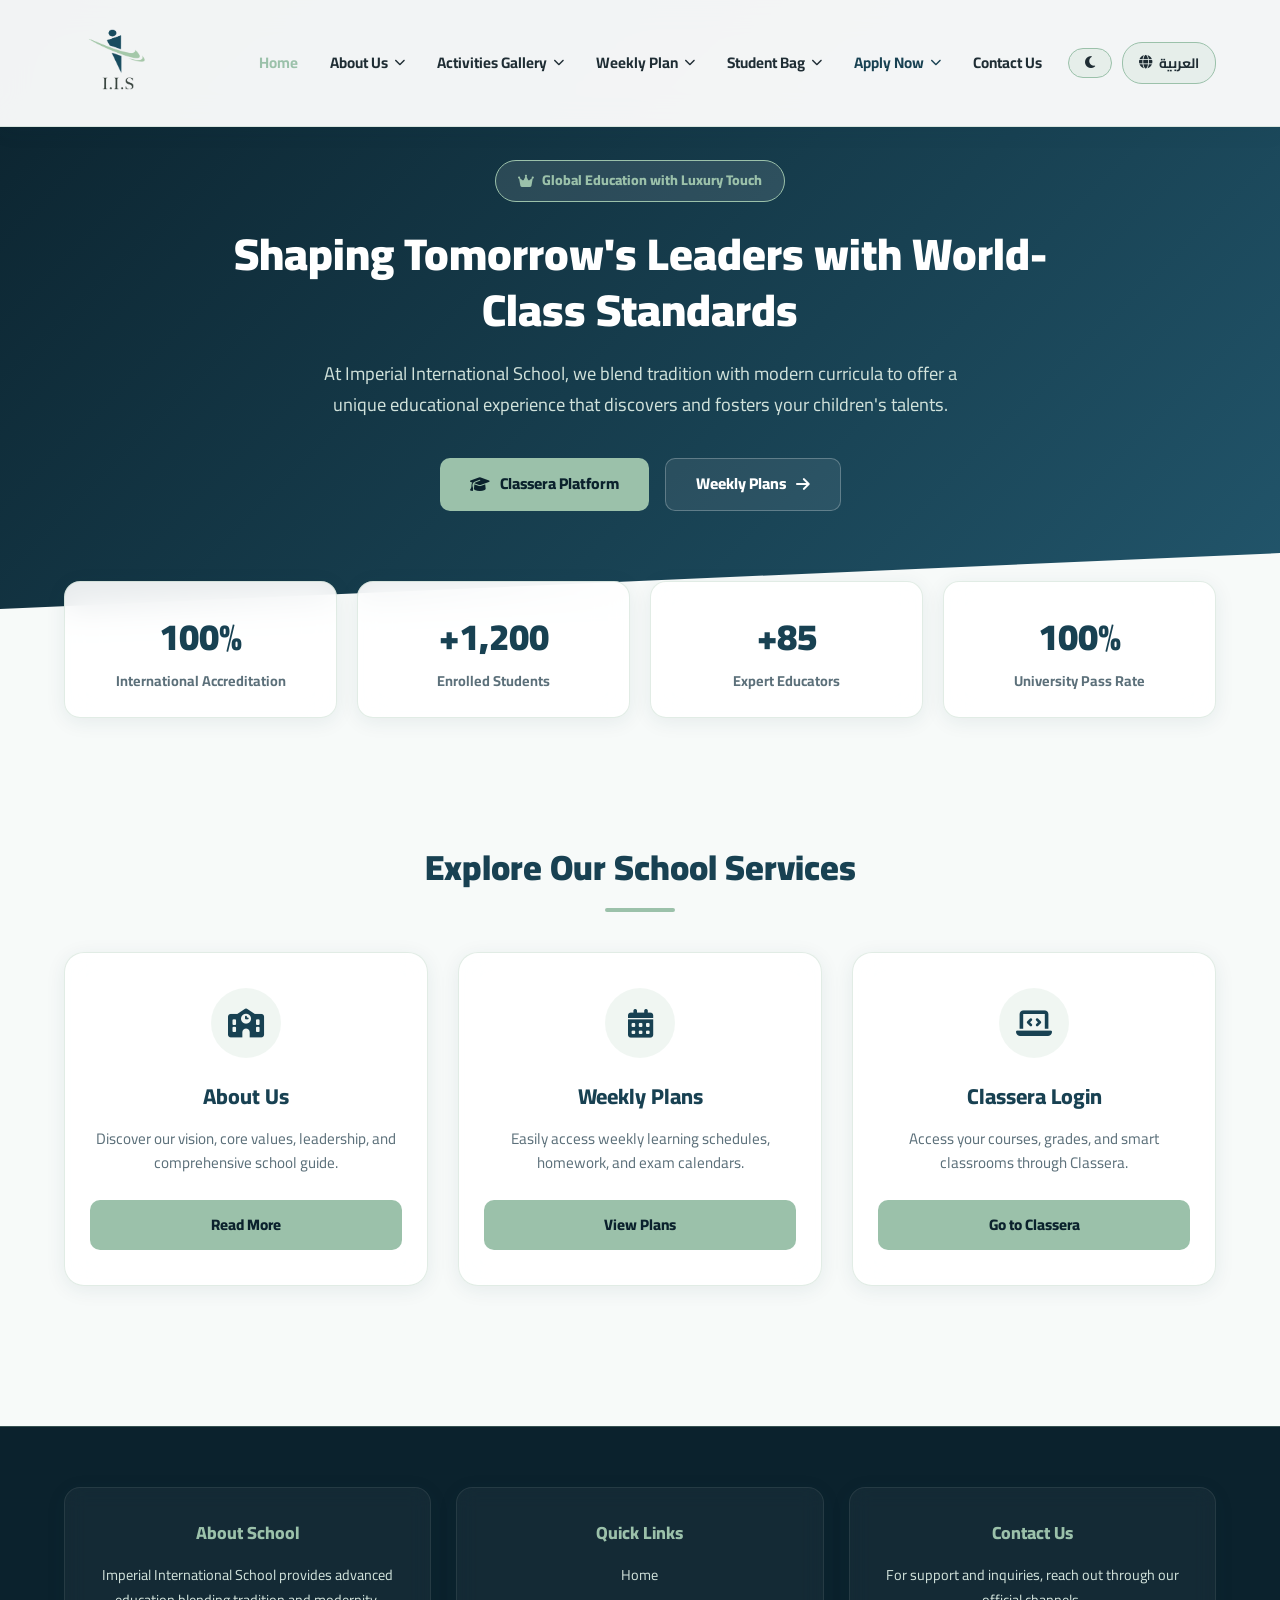
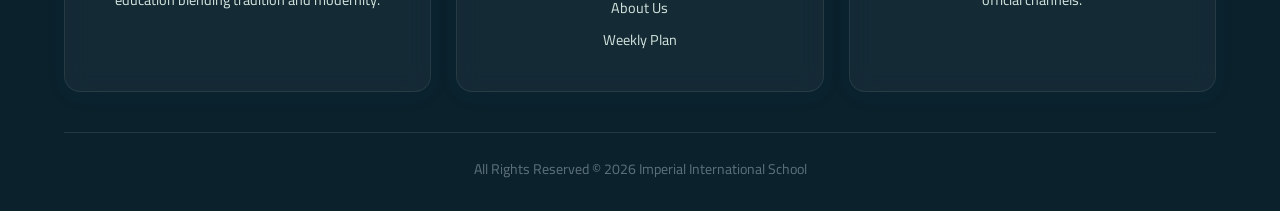
==== index.html @ 319cebf8 "Initial commit" ====
<!DOCTYPE html>
<html lang="en" dir="ltr" id="htmlRoot" data-theme="light">
<head>
    <meta charset="UTF-8">
    <meta name="viewport" content="width=device-width, initial-scale=1.0">
    <title data-ar="مدرسة الفخامة العالمية | الرئيسية">Imperial Int. School | Home</title>
    
    <!-- الخطوط والأيقونات -->
    <link href="https://fonts.googleapis.com/css2?family=Cairo:wght@300;400;600;700;800;900&display=swap" rel="stylesheet">
    <link rel="stylesheet" href="https://cdnjs.cloudflare.com/ajax/libs/font-awesome/6.4.0/css/all.min.css">
    
    <!-- ربط ملف الـ CSS المنفصل -->
    <link rel="stylesheet" href="style.css">
</head>
<body>

    <!-- الهيدر العصري المحدث بالكامل -->
    <header id="header">
        <div class="container nav-container">
            <!-- الشعار مع المسار الصحيح المحدث وحجم أكبر -->
            <a href="index.html" class="logo-container">
                <img src="images/imperial-logo.png" alt="Imperial International School Logo" class="school-logo">
            </a>
            
            <!-- قائمة التنقل المنسدلة -->
            <nav>
                <ul class="nav-links">
                    <li><a href="index.html" class="active" data-ar="الرئيسية">Home</a></li>
                    
                    <!-- About Us (Dropdown) -->
                    <li class="dropdown">
                        <a href="about.html" class="dropdown-btn" data-ar="عنّا">
                            About Us <i class="fas fa-chevron-down nav-arrow"></i>
                        </a>
                        <ul class="dropdown-menu">
                            <li><a href="about.html#calendar" data-ar="التقويم الدراسي">Academic Calendar</a></li>
                            <li><a href="about.html#profile" data-ar="الملف التعريفي">School Profile</a></li>
                            <li><a href="about.html#guide" data-ar="دليل المدرسة">School Guide</a></li>
                        </ul>
                    </li>

                    <!-- Gallery (Dropdown) -->
                    <li class="dropdown">
                        <a href="#gallery" class="dropdown-btn" data-ar="معرض الأنشطة">
                            Activities Gallery <i class="fas fa-chevron-down nav-arrow"></i>
                        </a>
                        <ul class="dropdown-menu">
                            <li><a href="#campus-landmarks" data-ar="أبرز معالم الحرم المدرسي">Campus Landmarks</a></li>
                            <li><a href="#events" data-ar="أحداث وفعاليات">Events & Activities</a></li>
                            <li><a href="#ceremonies" data-ar="الاحتفالات والمراسم">Celebrations & Ceremonies</a></li>
                        </ul>
                    </li>

                    <!-- Weekly Plan (Dropdown) -->
                    <li class="dropdown">
                        <a href="weekly-plan.html" class="dropdown-btn" data-ar="الخطة الأسبوعية">
                            Weekly Plan <i class="fas fa-chevron-down nav-arrow"></i>
                        </a>
                        <ul class="dropdown-menu">
                            <li><a href="weekly-plan.html#schedules" data-ar="جداول الفصول">Class Schedules</a></li>
                            <li><a href="weekly-plan.html#weekly-plans" data-ar="الخطة الأسبوعية">Weekly Plans</a></li>
                            <li><a href="weekly-plan.html#exams" data-ar="جداول الاختبارات والمهارات">Exam Schedules</a></li>
                        </ul>
                    </li>

                    <!-- Student Bag (Dropdown) -->
                    <li class="dropdown">
                        <a href="#student-bag" class="dropdown-btn" data-ar="حقيبة الطالب">
                            Student Bag <i class="fas fa-chevron-down nav-arrow"></i>
                        </a>
                        <ul class="dropdown-menu">
                            <li><a href="#book-list" data-ar="قائمة الكتب">Book List</a></li>
                            <li><a href="#dress-code" data-ar="دليل الزي المدرسي">Uniform Guide</a></li>
                        </ul>
                    </li>

                    <!-- Apply Now (Dropdown) -->
                    <li class="dropdown">
                        <a href="admission.html" class="dropdown-btn highlight-link" data-ar="تَقدَّم الآن">
                            Apply Now <i class="fas fa-chevron-down nav-arrow"></i>
                        </a>
                        <ul class="dropdown-menu">
                            <li><a href="admission.html#conditions" data-ar="شروط القبول">Admission Terms</a></li>
                            <li><a href="admission.html#requirements" data-ar="ملف متطلبات التطبيق">Application Requirements</a></li>
                        </ul>
                    </li>

                    <!-- Contact Us -->
                    <li><a href="contact.html" data-ar="تواصل معنا">Contact Us</a></li>
                    
                    <!-- أزرار اللغة والوضع الليلي -->
                    <li>
                        <div class="controls-group">
                            <button type="button" onclick="toggleTheme()" class="theme-btn" id="themeBtn" title="Change Theme">
                                <i class="fas fa-moon" id="themeIcon"></i>
                            </button>
                            <button type="button" onclick="switchLanguage()" class="lang-btn" title="Switch Language">
                                <i class="fas fa-globe"></i> <span id="langText">العربية</span>
                            </button>
                        </div>
                    </li>
                </ul>
            </nav>
        </div>
    </header>

    <!-- واجهة البانر الرئيسية Hero Section -->
    <section id="hero" class="hero">
        <div class="container hero-content">
            <span class="badge" data-ar="تعليم عالمي بلمسة فخمة">
                <i class="fas fa-crown"></i> Global Education with Luxury Touch
            </span>
            <h2 data-ar="نصنع قادة الغد بمعايير عالمية وبيئة تعليمية متطورة">
                Shaping Tomorrow's Leaders with World-Class Standards
            </h2>
            <p data-ar="في مدرسة الفخامة العالمية، ندمج الأصالة مع المناهج الحديثة لتقديم تجربة تعليمية فريدة تكتشف مواهب أطفالك وتنميها.">
                At Imperial International School, we blend tradition with modern curricula to offer a unique educational experience that discovers and fosters your children's talents.
            </p>
            <div class="hero-btns">
                <a href="https://me.classera.com/teacher/users/login#networkfirst" target="_blank" class="btn btn-primary" data-ar="منصة كلاسيرا">
                    <i class="fas fa-graduation-cap"></i> Classera Platform
                </a>
                <a href="weekly-plan.html" class="btn btn-secondary" data-ar="الخطط الأسبوعية">
                    Weekly Plans <i class="fas fa-arrow-right icon-dir"></i>
                </a>
            </div>
        </div>
    </section>

    <!-- شريط الإحصائيات -->
    <section class="container stats-container">
        <div class="stats-grid">
            <div class="stat-card">
                <h3>100%</h3>
                <p data-ar="الاعتماد الأكاديمي الدولي">International Accreditation</p>
            </div>
            <div class="stat-card">
                <h3>+1,200</h3>
                <p data-ar="طالب وطالبة">Enrolled Students</p>
            </div>
            <div class="stat-card">
                <h3>+85</h3>
                <p data-ar="معلم وخبير أكاديمي">Expert Educators</p>
            </div>
            <div class="stat-card">
                <h3>100%</h3>
                <p data-ar="معدل قبول الجامعات">University Pass Rate</p>
            </div>
        </div>
    </section>

    <!-- بطاقات الخدمات -->
    <section class="features-section container">
        <div class="section-title">
            <h2 data-ar="استكشف خدمات المدرسة">Explore Our School Services</h2>
            <div class="title-line"></div>
        </div>
        <div class="features-grid">
            <div class="feature-card">
                <div>
                    <div class="icon-wrapper"><i class="fas fa-school"></i></div>
                    <h3 data-ar="عن المدرسة">About Us</h3>
                    <p data-ar="تعرف على رؤيتنا ورسالتنا والتقويم الدراسي بدليل المدرسة.">Discover our vision, core values, leadership, and comprehensive school guide.</p>
                </div>
                <a href="about.html" class="btn btn-primary" data-ar="اقرأ المزيد">Read More</a>
            </div>

            <div class="feature-card">
                <div>
                    <div class="icon-wrapper"><i class="fas fa-calendar-alt"></i></div>
                    <h3 data-ar="الخطط الأسبوعية">Weekly Plans</h3>
                    <p data-ar="متابعة الجداول والواجبات والاختبارات أسبوعياً لكافة المراحل.">Easily access weekly learning schedules, homework, and exam calendars.</p>
                </div>
                <a href="weekly-plan.html" class="btn btn-primary" data-ar="عرض الخطط">View Plans</a>
            </div>

            <div class="feature-card">
                <div>
                    <div class="icon-wrapper"><i class="fas fa-laptop-code"></i></div>
                    <h3 data-ar="دخول كلاسيرا">Classera Login</h3>
                    <p data-ar="متابعة المواد الدراسية والدرجات والفصول الذكية عبر كلاسيرا.">Access your courses, grades, and smart classrooms through Classera.</p>
                </div>
                <a href="https://me.classera.com/teacher/users/login#networkfirst" target="_blank" class="btn btn-primary" data-ar="الدخول للمنصة">Go to Classera</a>
            </div>
        </div>
    </section>

    <!-- الفوتر بتصميم البطاقات الفاخرة -->
    <footer>
        <div class="container">
            <div class="footer-grid">
                <div class="footer-card">
                    <h4 data-ar="عن المدرسة">About School</h4>
                    <p data-ar="مدرسة الفخامة العالمية تقدم تعليماً متطوراً يجمع بين الأصالة والمعاصرة.">Imperial International School provides advanced education blending tradition and modernity.</p>
                </div>
                <div class="footer-card">
                    <h4 data-ar="روابط سريعة">Quick Links</h4>
                    <ul>
                        <li><a href="index.html" data-ar="الرئيسية">Home</a></li>
                        <li><a href="about.html" data-ar="عنّا">About Us</a></li>
                        <li><a href="weekly-plan.html" data-ar="الخطط الأسبوعية">Weekly Plan</a></li>
                    </ul>
                </div>
                <div class="footer-card">
                    <h4 data-ar="تواصل معنا">Contact Us</h4>
                    <p data-ar="للاتصال والاستفسار يجود الدعم المستمر عبر قنواتنا الرسمية.">For support and inquiries, reach out through our official channels.</p>
                </div>
            </div>
            <div class="footer-bottom">
                <p data-key="footer-text" data-ar="جميع الحقوق محفوظة © 2026 مدرسة الفخامة العالمية">All Rights Reserved © 2026 Imperial International School</p>
            </div>
        </div>
    </footer>

    <!-- سكريبت التفاعل اللغوي والثيم -->
    <script>
        function toggleTheme() {
            const htmlRoot = document.getElementById('htmlRoot');
            const themeIcon = document.getElementById('themeIcon');
            const currentTheme = htmlRoot.getAttribute('data-theme');

            if (currentTheme === 'light') {
                htmlRoot.setAttribute('data-theme', 'dark');
                themeIcon.className = 'fas fa-sun';
            } else {
                htmlRoot.setAttribute('data-theme', 'light');
                themeIcon.className = 'fas fa-moon';
            }
        }

        let currentLang = 'en';

        function switchLanguage() {
            const htmlRoot = document.getElementById('htmlRoot');
            const langText = document.getElementById('langText');
            const elementsToTranslate = document.querySelectorAll('[data-ar]');

            if (currentLang === 'en') {
                currentLang = 'ar';
                htmlRoot.setAttribute('dir', 'rtl');
                htmlRoot.setAttribute('lang', 'ar');
                if (langText) langText.innerText = 'English';

                elementsToTranslate.forEach(el => {
                    if (!el.hasAttribute('data-en')) {
                        el.setAttribute('data-en', el.innerText);
                    }
                    
                    const arText = el.getAttribute('data-ar');
                    if (arText) {
                        const arrow = el.querySelector('.nav-arrow');
                        const icon = el.querySelector('i');
                        
                        if (arrow) {
                            el.childNodes[0].textContent = arText + ' ';
                        } else if (icon) {
                            el.innerHTML = icon.outerHTML + ' ' + arText;
                        } else {
                            el.innerText = arText;
                        }
                    }
                });
            } else {
                currentLang = 'en';
                htmlRoot.setAttribute('dir', 'ltr');
                htmlRoot.setAttribute('lang', 'en');
                if (langText) langText.innerText = 'العربية';

                elementsToTranslate.forEach(el => {
                    if (el.hasAttribute('data-en')) {
                        const enText = el.getAttribute('data-en');
                        const arrow = el.querySelector('.nav-arrow');
                        const icon = el.querySelector('i');
                        
                        if (arrow) {
                            el.childNodes[0].textContent = enText + ' ';
                        } else if (icon) {
                            el.innerHTML = icon.outerHTML + ' ' + enText;
                        } else {
                            el.innerText = enText;
                        }
                    }
                });
            }
        }
    </script>
</body>
</html>
---- style.css ----
/* ==================== لوحة ألوان الشعار الرسمية الفاخرة ==================== */
:root {
    --primary: #184152;          /* الكحلي البترولي الداكن */
    --primary-dark: #0b222d;     /* درجة أعمق للـ Header والـ Hero */
    --accent: #9bc1aa;           /* الأخضر النعناعي */
    --accent-hover: #7fae91;     /* درجة تفاعلية أغمق */
    --accent-light: rgba(155, 193, 170, 0.15);
    
    --bg-light: #f7faf9;
    --white: #ffffff;
    --text-dark: #1f2d34;
    --text-muted: #5c707a;
    --header-bg: rgba(255, 255, 255, 0.95);
    
    --shadow-sm: 0 4px 20px rgba(24, 65, 82, 0.08);
    --shadow-lg: 0 20px 45px rgba(24, 65, 82, 0.12);
    --card-bg: rgba(255, 255, 255, 0.9);
    --glass-border: rgba(155, 193, 170, 0.3);
    --hero-gradient: linear-gradient(135deg, #0b222d 0%, #184152 60%, #22566c 100%);
}

[data-theme="dark"] {
    --primary: #24586e;
    --primary-dark: #061218;
    --accent: #aed3bc;
    --accent-hover: #91bda1;
    --accent-light: rgba(174, 211, 188, 0.15);
    
    --bg-light: #081116;
    --white: #122129;
    --text-dark: #f0f5f8;
    --text-muted: #8ca2ad;
    --header-bg: rgba(18, 33, 41, 0.95);
    
    --shadow-sm: 0 4px 20px rgba(0, 0, 0, 0.4);
    --shadow-lg: 0 20px 45px rgba(0, 0, 0, 0.6);
    --card-bg: rgba(18, 33, 41, 0.85);
    --glass-border: rgba(255, 255, 255, 0.08);
    --hero-gradient: linear-gradient(135deg, #030a0d 0%, #08161e 60%, #102732 100%);
}

/* ==================== إعدادات عامة ==================== */
* {
    margin: 0;
    padding: 0;
    box-sizing: border-box;
    font-family: 'Cairo', sans-serif;
    scroll-behavior: smooth;
    transition: background-color 0.3s ease, color 0.3s ease, border-color 0.3s ease;
}

body {
    background-color: var(--bg-light);
    color: var(--text-dark);
    line-height: 1.7;
    overflow-x: hidden;
}

.container {
    width: 90%;
    max-width: 1240px;
    margin: 0 auto;
}

/* ==================== الهيدر الشفاف والمُثبّت ==================== */
header {
    background: var(--header-bg);
    backdrop-filter: blur(16px);
    -webkit-backdrop-filter: blur(16px);
    position: fixed;
    top: 0;
    left: 0;
    width: 100%;
    z-index: 1000;
    padding: 12px 0;
    border-bottom: 1px solid var(--glass-border);
    box-shadow: var(--shadow-sm);
}

.nav-container {
    display: flex;
    justify-content: space-between;
    align-items: center;
    gap: 20px;
}

/* ==================== الشعار (Logo) - تم تكبيره ==================== */
.logo-container {
    display: flex;
    align-items: center;
    gap: 12px;
    text-decoration: none;
    flex-shrink: 0;
}

.school-logo {
    height: 80px; /* تم زيادة الارتفاع من 55px إلى 80px ليصبح أكبر وأوضح */
    width: auto;
    max-height: 90px;
    object-fit: contain;
    transition: transform 0.3s ease;
}

/* في الوضع الداكن نقوم بإضافة سطوع خفيف للشعار ليظهر بدون خلفية بيضاء */
[data-theme="dark"] .school-logo {
    filter: brightness(1.2) drop-shadow(0 0 2px rgba(255, 255, 255, 0.2));
}

.logo-text h1 {
    font-size: 1.2rem;
    color: var(--primary);
    font-weight: 900;
    line-height: 1.1;
}

[data-theme="dark"] .logo-text h1 {
    color: var(--accent);
}

.logo-text span {
    font-size: 0.72rem;
    color: var(--text-muted);
    display: block;
    font-weight: 700;
}

/* ==================== القوائم والروابط ==================== */
.nav-links {
    display: flex;
    list-style: none;
    align-items: center;
    gap: 20px;
}

.nav-links li {
    position: relative;
}

.nav-links li a {
    text-decoration: none;
    color: var(--text-dark);
    font-weight: 700;
    font-size: 0.95rem;
    transition: color 0.3s ease;
    padding: 8px 6px;
    display: flex;
    align-items: center;
    gap: 6px;
}

.nav-arrow {
    font-size: 0.7rem;
    transition: transform 0.3s ease;
}

.dropdown:hover .nav-arrow {
    transform: rotate(180deg);
}

.nav-links li a:hover, 
.nav-links li a.active {
    color: var(--accent);
}

.highlight-link {
    color: var(--primary) !important;
}

[data-theme="dark"] .highlight-link {
    color: var(--accent) !important;
}

/* القائمة المنسدلة */
.dropdown-menu {
    position: absolute;
    top: 100%;
    right: 0;
    background: var(--card-bg);
    backdrop-filter: blur(20px);
    -webkit-backdrop-filter: blur(20px);
    min-width: 200px;
    border-radius: 12px;
    padding: 10px 0;
    box-shadow: var(--shadow-lg);
    border: 1px solid var(--glass-border);
    list-style: none;
    opacity: 0;
    visibility: hidden;
    transform: translateY(12px);
    transition: all 0.3s cubic-bezier(0.165, 0.84, 0.44, 1);
    z-index: 1100;
}

.dropdown:hover .dropdown-menu {
    opacity: 1;
    visibility: visible;
    transform: translateY(0);
}

.dropdown-menu li a {
    padding: 10px 20px;
    font-size: 0.88rem;
    font-weight: 600;
    color: var(--text-dark);
    display: block;
    width: 100%;
}

.dropdown-menu li a:hover {
    background: var(--accent-light);
    color: var(--primary);
}

[data-theme="dark"] .dropdown-menu li a:hover {
    color: var(--accent);
}

/* ==================== أزرار التحكم (الوضع واللغة) ==================== */
.controls-group {
    display: flex;
    gap: 10px;
    align-items: center;
}

.theme-btn, .lang-btn {
    background: var(--accent-light);
    border: 1px solid var(--accent);
    color: var(--text-dark);
    padding: 7px 16px;
    border-radius: 20px;
    cursor: pointer;
    font-weight: 700;
    font-size: 0.85rem;
    transition: all 0.3s ease;
    display: flex;
    align-items: center;
    gap: 6px;
}

.theme-btn:hover, .lang-btn:hover {
    background: var(--accent);
    color: #0b222d;
    box-shadow: 0 4px 15px rgba(155, 193, 170, 0.4);
}

/* ==================== Hero Section ==================== */
.hero {
    position: relative;
    background: var(--hero-gradient);
    color: #ffffff;
    padding: 160px 0 120px 0;
    text-align: center;
    overflow: hidden;
}

.hero::after {
    content: '';
    position: absolute;
    bottom: -50px;
    left: 0;
    width: 100%;
    height: 100px;
    background: var(--bg-light);
    transform: skewY(-2.5deg);
}

.badge {
    background: rgba(255, 255, 255, 0.1);
    color: var(--accent);
    padding: 8px 22px;
    border-radius: 30px;
    font-size: 0.88rem;
    font-weight: 800;
    border: 1px solid var(--accent);
    display: inline-flex;
    align-items: center;
    gap: 8px;
    margin-bottom: 24px;
}

.hero-content h2 {
    font-size: 2.8rem;
    font-weight: 900;
    max-width: 880px;
    margin: 0 auto 20px auto;
    line-height: 1.25;
}

.hero-content p {
    font-size: 1.15rem;
    max-width: 680px;
    margin: 0 auto 38px auto;
    color: #d1e2db;
}

.hero-btns {
    display: flex;
    justify-content: center;
    gap: 16px;
    flex-wrap: wrap;
}

.btn {
    padding: 12px 30px;
    border-radius: 10px;
    font-weight: 800;
    cursor: pointer;
    border: none;
    transition: all 0.3s ease;
    font-size: 0.98rem;
    text-decoration: none;
    display: inline-flex;
    align-items: center;
    gap: 10px;
}

.btn-primary {
    background: var(--accent);
    color: #0b222d;
}

.btn-primary:hover {
    background: var(--accent-hover);
    transform: translateY(-3px);
}

.btn-secondary {
    background: rgba(255, 255, 255, 0.08);
    color: #ffffff;
    border: 1px solid rgba(255, 255, 255, 0.25);
}

.btn-secondary:hover {
    background: rgba(255, 255, 255, 0.18);
    transform: translateY(-3px);
}

/* ==================== الإحصائيات ==================== */
.stats-container {
    margin-top: -50px;
    position: relative;
    z-index: 10;
    margin-bottom: 60px;
}

.stats-grid {
    display: grid;
    grid-template-columns: repeat(auto-fit, minmax(220px, 1fr));
    gap: 20px;
}

.stat-card {
    background: var(--card-bg);
    backdrop-filter: blur(16px);
    border: 1px solid var(--glass-border);
    padding: 24px;
    border-radius: 16px;
    text-align: center;
    box-shadow: var(--shadow-sm);
}

.stat-card h3 {
    font-size: 2.3rem;
    color: var(--primary);
    font-weight: 900;
}

[data-theme="dark"] .stat-card h3 {
    color: var(--accent);
}

.stat-card p {
    color: var(--text-muted);
    font-size: 0.9rem;
    font-weight: 700;
}

/* ==================== الفوتر ==================== */
footer {
    background: var(--primary-dark);
    color: #ffffff;
    padding: 40px 0 25px 0;
    text-align: center;
    font-size: 0.9rem;
    margin-top: 60px;
}
/* ==================== لوحة ألوان الشعار الرسمية الفاخرة ==================== */
:root {
    --primary: #184152;          /* الكحلي البترولي الداكن */
    --primary-dark: #0b222d;     /* درجة أعمق للـ Header والـ Hero */
    --accent: #9bc1aa;           /* الأخضر النعناعي */
    --accent-hover: #7fae91;     /* درجة تفاعلية أغمق */
    --accent-light: rgba(155, 193, 170, 0.15);
    
    --bg-light: #f7faf9;
    --white: #ffffff;
    --text-dark: #1f2d34;
    --text-muted: #5c707a;
    --header-bg: rgba(255, 255, 255, 0.95);
    
    --shadow-sm: 0 4px 20px rgba(24, 65, 82, 0.08);
    --shadow-lg: 0 20px 45px rgba(24, 65, 82, 0.12);
    --card-bg: rgba(255, 255, 255, 0.9);
    --glass-border: rgba(155, 193, 170, 0.3);
    --hero-gradient: linear-gradient(135deg, #0b222d 0%, #184152 60%, #22566c 100%);
}

[data-theme="dark"] {
    --primary: #24586e;
    --primary-dark: #061218;
    --accent: #aed3bc;
    --accent-hover: #91bda1;
    --accent-light: rgba(174, 211, 188, 0.15);
    
    --bg-light: #081116;
    --white: #122129;
    --text-dark: #f0f5f8;
    --text-muted: #8ca2ad;
    --header-bg: rgba(18, 33, 41, 0.95);
    
    --shadow-sm: 0 4px 20px rgba(0, 0, 0, 0.4);
    --shadow-lg: 0 20px 45px rgba(0, 0, 0, 0.6);
    --card-bg: rgba(18, 33, 41, 0.85);
    --glass-border: rgba(255, 255, 255, 0.08);
    --hero-gradient: linear-gradient(135deg, #030a0d 0%, #08161e 60%, #102732 100%);
}

/* ==================== إعدادات عامة ==================== */
* {
    margin: 0;
    padding: 0;
    box-sizing: border-box;
    font-family: 'Cairo', sans-serif;
    scroll-behavior: smooth;
    transition: background-color 0.3s ease, color 0.3s ease, border-color 0.3s ease;
}

body {
    background-color: var(--bg-light);
    color: var(--text-dark);
    line-height: 1.7;
    overflow-x: hidden;
}

.container {
    width: 90%;
    max-width: 1240px;
    margin: 0 auto;
}

/* ==================== الهيدر الشفاف والمُثبّت ==================== */
header {
    background: var(--header-bg);
    backdrop-filter: blur(16px);
    -webkit-backdrop-filter: blur(16px);
    position: fixed;
    top: 0;
    left: 0;
    width: 100%;
    z-index: 1000;
    padding: 12px 0;
    border-bottom: 1px solid var(--glass-border);
    box-shadow: var(--shadow-sm);
}

.nav-container {
    display: flex;
    justify-content: space-between;
    align-items: center;
    gap: 20px;
}

/* ==================== الشعار (Logo) - حجم كبير وواضح ==================== */
.logo-container {
    display: flex;
    align-items: center;
    gap: 12px;
    text-decoration: none;
    flex-shrink: 0;
}

.school-logo {
    height: 90px; /* تم تكبير الارتفاع ليظهر بحجم ممتاز وبارز */
    width: auto;
    max-height: 100px;
    object-fit: contain;
    transition: transform 0.3s ease;
}

[data-theme="dark"] .school-logo {
    filter: brightness(1.2) drop-shadow(0 0 2px rgba(255, 255, 255, 0.2));
}

.logo-text h1 {
    font-size: 1.3rem;
    color: var(--primary);
    font-weight: 900;
    line-height: 1.1;
}

[data-theme="dark"] .logo-text h1 {
    color: var(--accent);
}

.logo-text span {
    font-size: 0.75rem;
    color: var(--text-muted);
    display: block;
    font-weight: 700;
}

/* ==================== القوائم والروابط ==================== */
.nav-links {
    display: flex;
    list-style: none;
    align-items: center;
    gap: 20px;
}

.nav-links li {
    position: relative;
}

.nav-links li a {
    text-decoration: none;
    color: var(--text-dark);
    font-weight: 700;
    font-size: 0.95rem;
    transition: color 0.3s ease;
    padding: 8px 6px;
    display: flex;
    align-items: center;
    gap: 6px;
}

.nav-arrow {
    font-size: 0.7rem;
    transition: transform 0.3s ease;
}

.dropdown:hover .nav-arrow {
    transform: rotate(180deg);
}

.nav-links li a:hover, 
.nav-links li a.active {
    color: var(--accent);
}

.highlight-link {
    color: var(--primary) !important;
}

[data-theme="dark"] .highlight-link {
    color: var(--accent) !important;
}

/* القائمة المنسدلة */
.dropdown-menu {
    position: absolute;
    top: 100%;
    right: 0;
    background: var(--card-bg);
    backdrop-filter: blur(20px);
    -webkit-backdrop-filter: blur(20px);
    min-width: 200px;
    border-radius: 12px;
    padding: 10px 0;
    box-shadow: var(--shadow-lg);
    border: 1px solid var(--glass-border);
    list-style: none;
    opacity: 0;
    visibility: hidden;
    transform: translateY(12px);
    transition: all 0.3s cubic-bezier(0.165, 0.84, 0.44, 1);
    z-index: 1100;
}

.dropdown:hover .dropdown-menu {
    opacity: 1;
    visibility: visible;
    transform: translateY(0);
}

.dropdown-menu li a {
    padding: 10px 20px;
    font-size: 0.88rem;
    font-weight: 600;
    color: var(--text-dark);
    display: block;
    width: 100%;
}

.dropdown-menu li a:hover {
    background: var(--accent-light);
    color: var(--primary);
}

[data-theme="dark"] .dropdown-menu li a:hover {
    color: var(--accent);
}

/* ==================== أزرار التحكم (الوضع واللغة) ==================== */
.controls-group {
    display: flex;
    gap: 10px;
    align-items: center;
}

.theme-btn, .lang-btn {
    background: var(--accent-light);
    border: 1px solid var(--accent);
    color: var(--text-dark);
    padding: 7px 16px;
    border-radius: 20px;
    cursor: pointer;
    font-weight: 700;
    font-size: 0.85rem;
    transition: all 0.3s ease;
    display: flex;
    align-items: center;
    gap: 6px;
}

.theme-btn:hover, .lang-btn:hover {
    background: var(--accent);
    color: #0b222d;
    box-shadow: 0 4px 15px rgba(155, 193, 170, 0.4);
}

/* ==================== Hero Section ==================== */
.hero {
    position: relative;
    background: var(--hero-gradient);
    color: #ffffff;
    padding: 160px 0 120px 0;
    text-align: center;
    overflow: hidden;
}

.hero::after {
    content: '';
    position: absolute;
    bottom: -50px;
    left: 0;
    width: 100%;
    height: 100px;
    background: var(--bg-light);
    transform: skewY(-2.5deg);
}

.badge {
    background: rgba(255, 255, 255, 0.1);
    color: var(--accent);
    padding: 8px 22px;
    border-radius: 30px;
    font-size: 0.88rem;
    font-weight: 800;
    border: 1px solid var(--accent);
    display: inline-flex;
    align-items: center;
    gap: 8px;
    margin-bottom: 24px;
}

.hero-content h2 {
    font-size: 2.8rem;
    font-weight: 900;
    max-width: 880px;
    margin: 0 auto 20px auto;
    line-height: 1.25;
}

.hero-content p {
    font-size: 1.15rem;
    max-width: 680px;
    margin: 0 auto 38px auto;
    color: #d1e2db;
}

.hero-btns {
    display: flex;
    justify-content: center;
    gap: 16px;
    flex-wrap: wrap;
}

.btn {
    padding: 12px 30px;
    border-radius: 10px;
    font-weight: 800;
    cursor: pointer;
    border: none;
    transition: all 0.3s ease;
    font-size: 0.98rem;
    text-decoration: none;
    display: inline-flex;
    align-items: center;
    gap: 10px;
}

.btn-primary {
    background: var(--accent);
    color: #0b222d;
}

.btn-primary:hover {
    background: var(--accent-hover);
    transform: translateY(-3px);
}

.btn-secondary {
    background: rgba(255, 255, 255, 0.08);
    color: #ffffff;
    border: 1px solid rgba(255, 255, 255, 0.25);
}

.btn-secondary:hover {
    background: rgba(255, 255, 255, 0.18);
    transform: translateY(-3px);
}

/* ==================== الإحصائيات ==================== */
.stats-container {
    margin-top: -50px;
    position: relative;
    z-index: 10;
    margin-bottom: 60px;
}

.stats-grid {
    display: grid;
    grid-template-columns: repeat(auto-fit, minmax(220px, 1fr));
    gap: 20px;
}

.stat-card {
    background: var(--card-bg);
    backdrop-filter: blur(16px);
    border: 1px solid var(--glass-border);
    padding: 24px;
    border-radius: 16px;
    text-align: center;
    box-shadow: var(--shadow-sm);
}

.stat-card h3 {
    font-size: 2.3rem;
    color: var(--primary);
    font-weight: 900;
}

[data-theme="dark"] .stat-card h3 {
    color: var(--accent);
}

.stat-card p {
    color: var(--text-muted);
    font-size: 0.9rem;
    font-weight: 700;
}

/* ==================== الفوتر بتصميم البطاقات الفاخرة ==================== */
footer {
    background: var(--primary-dark);
    color: #ffffff;
    padding: 60px 0 30px 0;
    margin-top: 80px;
    border-top: 1px solid var(--glass-border);
}

.footer-grid {
    display: grid;
    grid-template-columns: repeat(auto-fit, minmax(260px, 1fr));
    gap: 25px;
    margin-bottom: 40px;
}

.footer-card {
    background: rgba(255, 255, 255, 0.04);
    backdrop-filter: blur(10px);
    border: 1px solid rgba(255, 255, 255, 0.08);
    padding: 30px;
    border-radius: 16px;
    box-shadow: var(--shadow-sm);
    transition: transform 0.3s ease, background 0.3s ease;
}

.footer-card:hover {
    transform: translateY(-5px);
    background: rgba(255, 255, 255, 0.07);
}

.footer-card h4 {
    color: var(--accent);
    font-size: 1.1rem;
    margin-bottom: 15px;
    font-weight: 800;
}

.footer-card p, .footer-card ul {
    color: #d1e2db;
    font-size: 0.9rem;
    list-style: none;
}

.footer-card ul li {
    margin-bottom: 8px;
}

.footer-card ul li a {
    color: #d1e2db;
    text-decoration: none;
    transition: color 0.3s ease;
}

.footer-card ul li a:hover {
    color: var(--accent);
}

.footer-bottom {
    text-align: center;
    padding-top: 25px;
    border-top: 1px solid rgba(255, 255, 255, 0.1);
    font-size: 0.88rem;
    color: var(--text-muted);
}
/* ==================== قسم بطاقات الخدمات (Explore Our Services) ==================== */
.features-section {
    padding: 60px 0;
    text-align: center;
}

.section-title h2 {
    font-size: 2.2rem;
    color: var(--primary);
    font-weight: 900;
    margin-bottom: 10px;
}

[data-theme="dark"] .section-title h2 {
    color: var(--accent);
}

.title-line {
    width: 70px;
    height: 4px;
    background: var(--accent);
    margin: 0 auto 40px auto;
    border-radius: 2px;
}

/* التنسيق الشبكي للبطاقات (عرض أفقي متناسق) */
.features-grid {
    display: grid;
    grid-template-columns: repeat(auto-fit, minmax(300px, 1fr));
    gap: 30px;
    align-items: stretch;
}

/* بطاقة الخدمة الفردية */
.feature-card {
    background: var(--card-bg);
    backdrop-filter: blur(16px);
    border: 1px solid var(--glass-border);
    border-radius: 20px;
    padding: 35px 25px;
    box-shadow: var(--shadow-sm);
    display: flex;
    flex-direction: column;
    justify-content: space-between;
    text-align: center;
    transition: all 0.3s cubic-bezier(0.165, 0.84, 0.44, 1);
}

.feature-card:hover {
    transform: translateY(-8px);
    box-shadow: var(--shadow-lg);
    border-color: var(--accent);
}

/* خلفية ودائرة الأيقونة */
.icon-wrapper {
    width: 70px;
    height: 70px;
    background: var(--accent-light);
    color: var(--primary);
    border-radius: 50%;
    display: flex;
    align-items: center;
    justify-content: center;
    margin: 0 auto 20px auto;
    font-size: 1.8rem;
    transition: all 0.3s ease;
}

[data-theme="dark"] .icon-wrapper {
    color: var(--accent);
}

.feature-card:hover .icon-wrapper {
    background: var(--accent);
    color: #0b222d;
    transform: scale(1.1);
}

/* نصوص البطاقة */
.feature-card h3 {
    font-size: 1.35rem;
    color: var(--primary);
    font-weight: 800;
    margin-bottom: 12px;
}

[data-theme="dark"] .feature-card h3 {
    color: var(--text-dark);
}

.feature-card p {
    color: var(--text-muted);
    font-size: 0.95rem;
    line-height: 1.6;
    margin-bottom: 25px;
}

/* أزرار البطاقات */
.feature-card .btn {
    width: 100%;
    justify-content: center;
    padding: 12px;
    font-size: 0.95rem;
    border-radius: 10px;
}
/* ==================== الهيدر الشفاف والمُثبّت ==================== */
header {
    background: var(--header-bg);
    backdrop-filter: blur(16px);
    -webkit-backdrop-filter: blur(16px);
    position: fixed;
    top: 0;
    left: 0;
    width: 100%;
    z-index: 1000;
    padding: 8px 0; /* تم تقليل الحشو ليتسق مع تكبير اللوجو */
    border-bottom: 1px solid var(--glass-border);
    box-shadow: var(--shadow-sm);
}

/* ==================== الشعار (Logo) كبيـر جداً وواضح ==================== */
.logo-container {
    display: flex;
    align-items: center;
    gap: 12px;
    text-decoration: none;
    flex-shrink: 0;
}

.school-logo {
    height: 110px; /* تم زيادة الارتفاع ليكون بارزاً وأكبر حجماً */
    width: auto;
    max-height: 120px;
    object-fit: contain;
    transition: transform 0.3s ease;
}

.school-logo:hover {
    transform: scale(1.05); /* تأثير تكبير لطيف عند مرور الماوس */
}

/* التوافق مع الوضع الداكن */
[data-theme="dark"] .school-logo {
    filter: brightness(1.2) drop-shadow(0 0 4px rgba(255, 255, 255, 0.3));
}
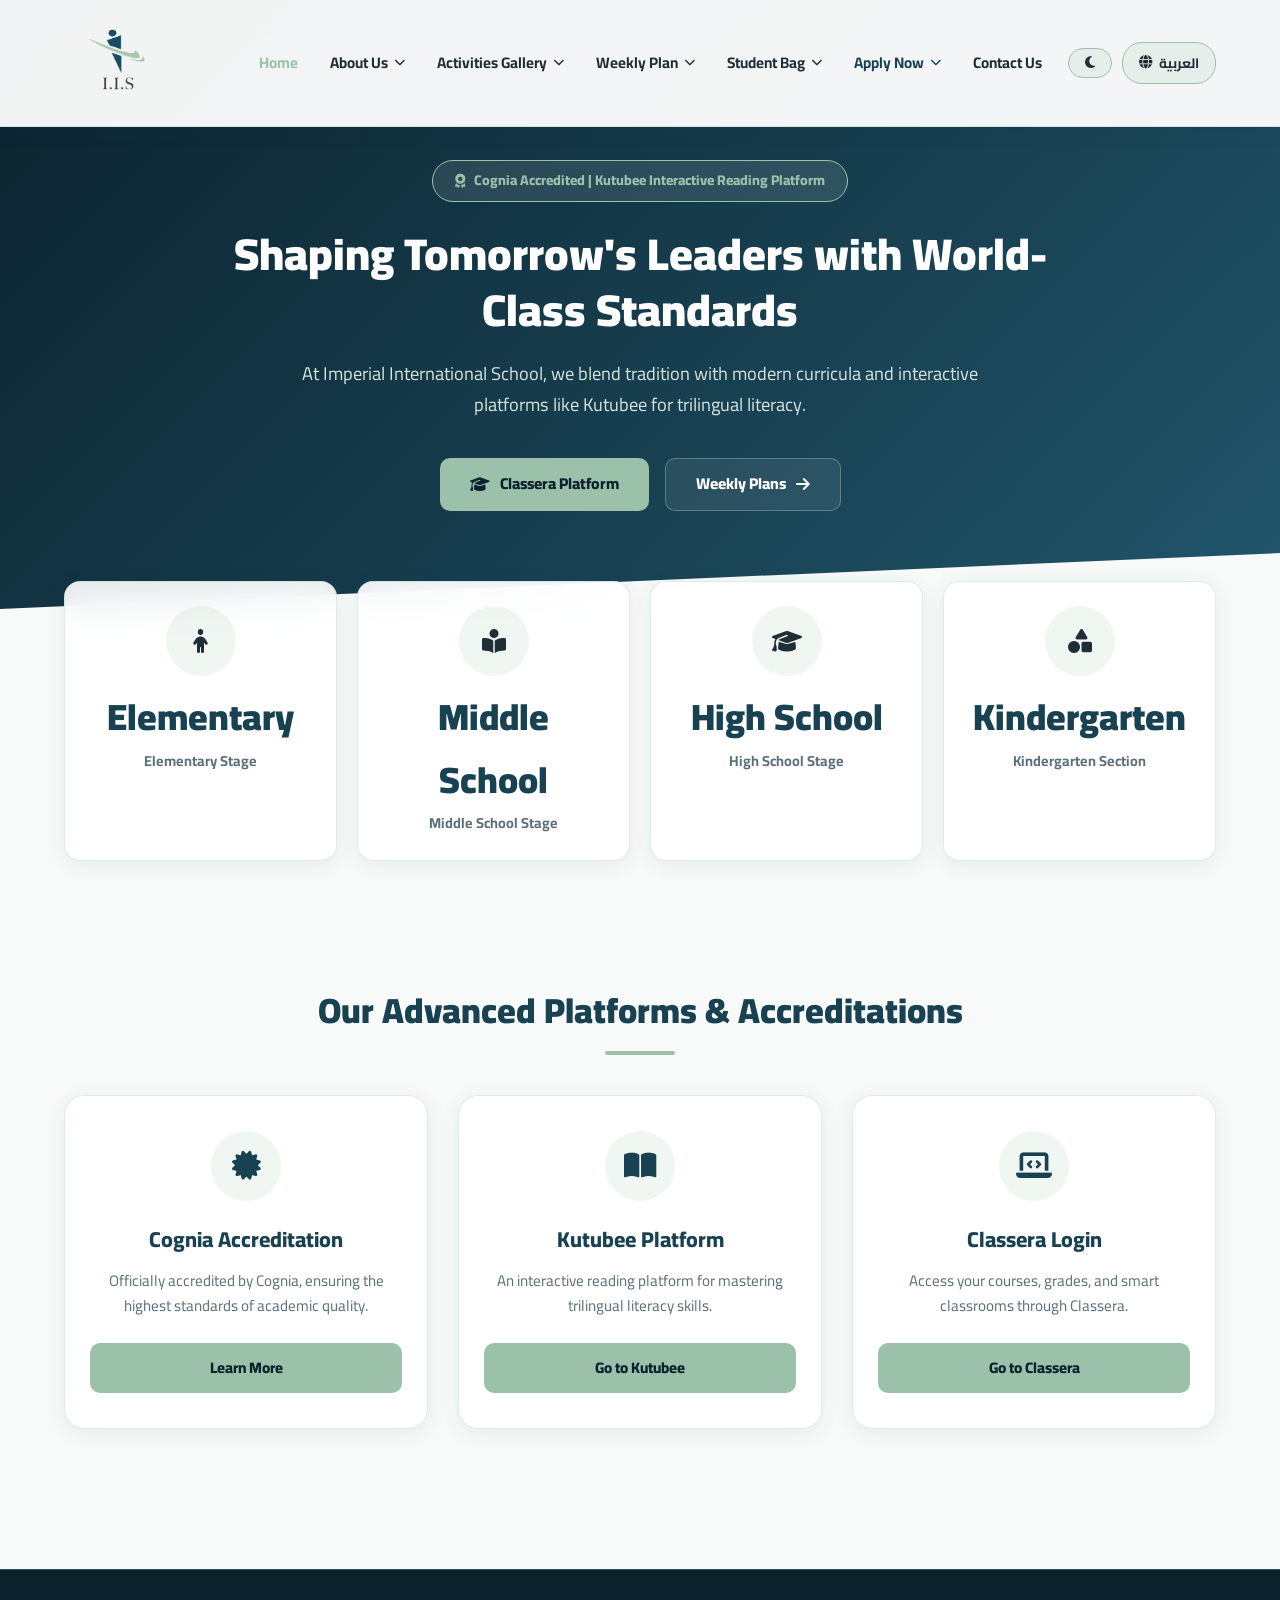
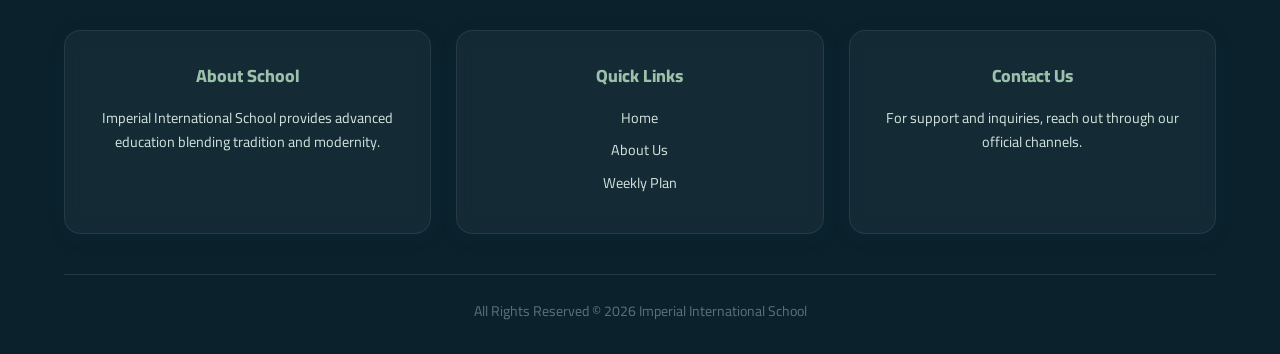
==== commit 5405acd9: "Update index.html" ====
--- a/index.html
+++ b/index.html
@@ -33,7 +33,7 @@
                             About Us <i class="fas fa-chevron-down nav-arrow"></i>
                         </a>
                         <ul class="dropdown-menu">
-                            <li><a href="about.html#calendar" data-ar="التقويم الدراسي">Academic Calendar</a></li>
+                            <li><a href="IIS%20Profile/Academic%20Calendar%202027.pdf" target="_blank" data-ar="التقويم الدراسي">Academic Calendar</a></li>
                             <li><a href="about.html#profile" data-ar="الملف التعريفي">School Profile</a></li>
                             <li><a href="about.html#guide" data-ar="دليل المدرسة">School Guide</a></li>
                         </ul>
@@ -57,9 +57,8 @@
                             Weekly Plan <i class="fas fa-chevron-down nav-arrow"></i>
                         </a>
                         <ul class="dropdown-menu">
-                            <li><a href="weekly-plan.html#schedules" data-ar="جداول الفصول">Class Schedules</a></li>
                             <li><a href="weekly-plan.html#weekly-plans" data-ar="الخطة الأسبوعية">Weekly Plans</a></li>
-                            <li><a href="weekly-plan.html#exams" data-ar="جداول الاختبارات والمهارات">Exam Schedules</a></li>
+                            <li><a href="quiz-materials.html" data-ar="مواد الاختبارات القصيرة">Quiz Materials</a></li>
                         </ul>
                     </li>
 
@@ -69,8 +68,8 @@
                             Student Bag <i class="fas fa-chevron-down nav-arrow"></i>
                         </a>
                         <ul class="dropdown-menu">
-                            <li><a href="#book-list" data-ar="قائمة الكتب">Book List</a></li>
-                            <li><a href="#dress-code" data-ar="دليل الزي المدرسي">Uniform Guide</a></li>
+                            <li><a href="book-list.html" data-ar="قائمة الكتب">Book List</a></li>
+                            <li><a href="IIS%20Profile/School-Handbook-Students-Parents.pdf" target="_blank" data-ar="دليل المدرسة للطلاب وأولياء الأمور">School-Handbook-Students-Parents</a></li>
                         </ul>
                     </li>
 
@@ -107,14 +106,14 @@
     <!-- واجهة البانر الرئيسية Hero Section -->
     <section id="hero" class="hero">
         <div class="container hero-content">
-            <span class="badge" data-ar="تعليم عالمي بلمسة فخمة">
-                <i class="fas fa-crown"></i> Global Education with Luxury Touch
+            <span class="badge" data-ar="معتمدون دولياً من Cognia | منصة Kutubee للقراءة ثلاثية اللغات">
+                <i class="fas fa-award"></i> Cognia Accredited | Kutubee Interactive Reading Platform
             </span>
             <h2 data-ar="نصنع قادة الغد بمعايير عالمية وبيئة تعليمية متطورة">
                 Shaping Tomorrow's Leaders with World-Class Standards
             </h2>
-            <p data-ar="في مدرسة الفخامة العالمية، ندمج الأصالة مع المناهج الحديثة لتقديم تجربة تعليمية فريدة تكتشف مواهب أطفالك وتنميها.">
-                At Imperial International School, we blend tradition with modern curricula to offer a unique educational experience that discovers and fosters your children's talents.
+            <p data-ar="في مدرسة الفخامة العالمية، ندمج الأصالة مع المناهج الحديثة ومنصات القراءة التفاعلية مثل منصة Kutubee لتعزيز القراءة بثلاث لغات.">
+                At Imperial International School, we blend tradition with modern curricula and interactive platforms like Kutubee for trilingual literacy.
             </p>
             <div class="hero-btns">
                 <a href="https://me.classera.com/teacher/users/login#networkfirst" target="_blank" class="btn btn-primary" data-ar="منصة كلاسيرا">
@@ -127,58 +126,80 @@
         </div>
     </section>
 
-    <!-- شريط الإحصائيات -->
+    <!-- بطاقات المراحل الدراسية -->
     <section class="container stats-container">
         <div class="stats-grid">
-            <div class="stat-card">
-                <h3>100%</h3>
-                <p data-ar="الاعتماد الأكاديمي الدولي">International Accreditation</p>
-            </div>
-            <div class="stat-card">
-                <h3>+1,200</h3>
-                <p data-ar="طالب وطالبة">Enrolled Students</p>
-            </div>
-            <div class="stat-card">
-                <h3>+85</h3>
-                <p data-ar="معلم وخبير أكاديمي">Expert Educators</p>
-            </div>
-            <div class="stat-card">
-                <h3>100%</h3>
-                <p data-ar="معدل قبول الجامعات">University Pass Rate</p>
-            </div>
+            <!-- المرحلة الابتدائية -->
+            <a href="weekly-plan.html#elementary" class="stat-card" style="text-decoration: none; color: inherit; display: block;">
+                <div class="icon-wrapper" style="margin-bottom: 10px; font-size: 24px; color: var(--primary-color);">
+                    <i class="fas fa-child"></i>
+                </div>
+                <h3 data-ar="الابتدائية">Elementary</h3>
+                <p data-ar="المرحلة الابتدائية">Elementary Stage</p>
+            </a>
+
+            <!-- المرحلة المتوسطة -->
+            <a href="weekly-plan.html#middle" class="stat-card" style="text-decoration: none; color: inherit; display: block;">
+                <div class="icon-wrapper" style="margin-bottom: 10px; font-size: 24px; color: var(--primary-color);">
+                    <i class="fas fa-book-reader"></i>
+                </div>
+                <h3 data-ar="المتوسطة">Middle School</h3>
+                <p data-ar="المرحلة المتوسطة">Middle School Stage</p>
+            </a>
+
+            <!-- المرحلة الثانوية -->
+            <a href="weekly-plan.html#high" class="stat-card" style="text-decoration: none; color: inherit; display: block;">
+                <div class="icon-wrapper" style="margin-bottom: 10px; font-size: 24px; color: var(--primary-color);">
+                    <i class="fas fa-graduation-cap"></i>
+                </div>
+                <h3 data-ar="الثانوية">High School</h3>
+                <p data-ar="المرحلة الثانوية">High School Stage</p>
+            </a>
+
+            <!-- رياض الأطفال -->
+            <a href="weekly-plan.html#kg" class="stat-card" style="text-decoration: none; color: inherit; display: block;">
+                <div class="icon-wrapper" style="margin-bottom: 10px; font-size: 24px; color: var(--primary-color);">
+                    <i class="fas fa-shapes"></i>
+                </div>
+                <h3 data-ar="رياض الأطفال">Kindergarten</h3>
+                <p data-ar="قسم رياض الأطفال">Kindergarten Section</p>
+            </a>
         </div>
     </section>
 
-    <!-- بطاقات الخدمات -->
+    <!-- قسم الخدمات الذكية والمنصات المتقدمة -->
     <section class="features-section container">
         <div class="section-title">
-            <h2 data-ar="استكشف خدمات المدرسة">Explore Our School Services</h2>
+            <h2 data-ar="منصاتنا المتقدمة واعتماداتنا الدولية">Our Advanced Platforms & Accreditations</h2>
             <div class="title-line"></div>
         </div>
         <div class="features-grid">
+            <!-- اعتماد كوجنيا -->
             <div class="feature-card">
                 <div>
-                    <div class="icon-wrapper"><i class="fas fa-school"></i></div>
-                    <h3 data-ar="عن المدرسة">About Us</h3>
-                    <p data-ar="تعرف على رؤيتنا ورسالتنا والتقويم الدراسي بدليل المدرسة.">Discover our vision, core values, leadership, and comprehensive school guide.</p>
-                </div>
-                <a href="about.html" class="btn btn-primary" data-ar="اقرأ المزيد">Read More</a>
-            </div>
-
+                    <div class="icon-wrapper"><i class="fas fa-certificate"></i></div>
+                    <h3 data-ar="اعتماد كوجنيا الدولي">Cognia Accreditation</h3>
+                    <p data-ar="معتمدون رسمياً من مؤسسة كوجنيا العالمية لضمان أعلى معايير الجودة الأكاديمية والتعليمية.">Officially accredited by Cognia, ensuring the highest standards of academic quality.</p>
+                </div>
+                <a href="about.html#profile" class="btn btn-primary" data-ar="اعرف المزيد">Learn More</a>
+            </div>
+
+            <!-- منصة Kutubee للقراءة التفاعلية -->
             <div class="feature-card">
                 <div>
-                    <div class="icon-wrapper"><i class="fas fa-calendar-alt"></i></div>
-                    <h3 data-ar="الخطط الأسبوعية">Weekly Plans</h3>
-                    <p data-ar="متابعة الجداول والواجبات والاختبارات أسبوعياً لكافة المراحل.">Easily access weekly learning schedules, homework, and exam calendars.</p>
-                </div>
-                <a href="weekly-plan.html" class="btn btn-primary" data-ar="عرض الخطط">View Plans</a>
-            </div>
-
+                    <div class="icon-wrapper"><i class="fas fa-book-open"></i></div>
+                    <h3 data-ar="منصة Kutubee للقراءة">Kutubee Platform</h3>
+                    <p data-ar="منصة قراءة تفاعلية متطورة لتعزيز وإتقان القراءة بثلاث لغات وتطوير المهارات اللغوية لدى الطلاب.">An interactive reading platform for mastering trilingual literacy skills.</p>
+                </div>
+                <a href="https://kutubee.com" target="_blank" class="btn btn-primary" data-ar="دخول منصة كتبي">Go to Kutubee</a>
+            </div>
+
+            <!-- منصة كلاسيرا -->
             <div class="feature-card">
                 <div>
                     <div class="icon-wrapper"><i class="fas fa-laptop-code"></i></div>
                     <h3 data-ar="دخول كلاسيرا">Classera Login</h3>
-                    <p data-ar="متابعة المواد الدراسية والدرجات والفصول الذكية عبر كلاسيرا.">Access your courses, grades, and smart classrooms through Classera.</p>
+                    <p data-ar="متابعة المواد الدراسية والدرجات والفصول الذكية عبر منصة كلاسيرا.">Access your courses, grades, and smart classrooms through Classera.</p>
                 </div>
                 <a href="https://me.classera.com/teacher/users/login#networkfirst" target="_blank" class="btn btn-primary" data-ar="الدخول للمنصة">Go to Classera</a>
             </div>
@@ -285,4 +306,4 @@
         }
     </script>
 </body>
-</html>+</html>
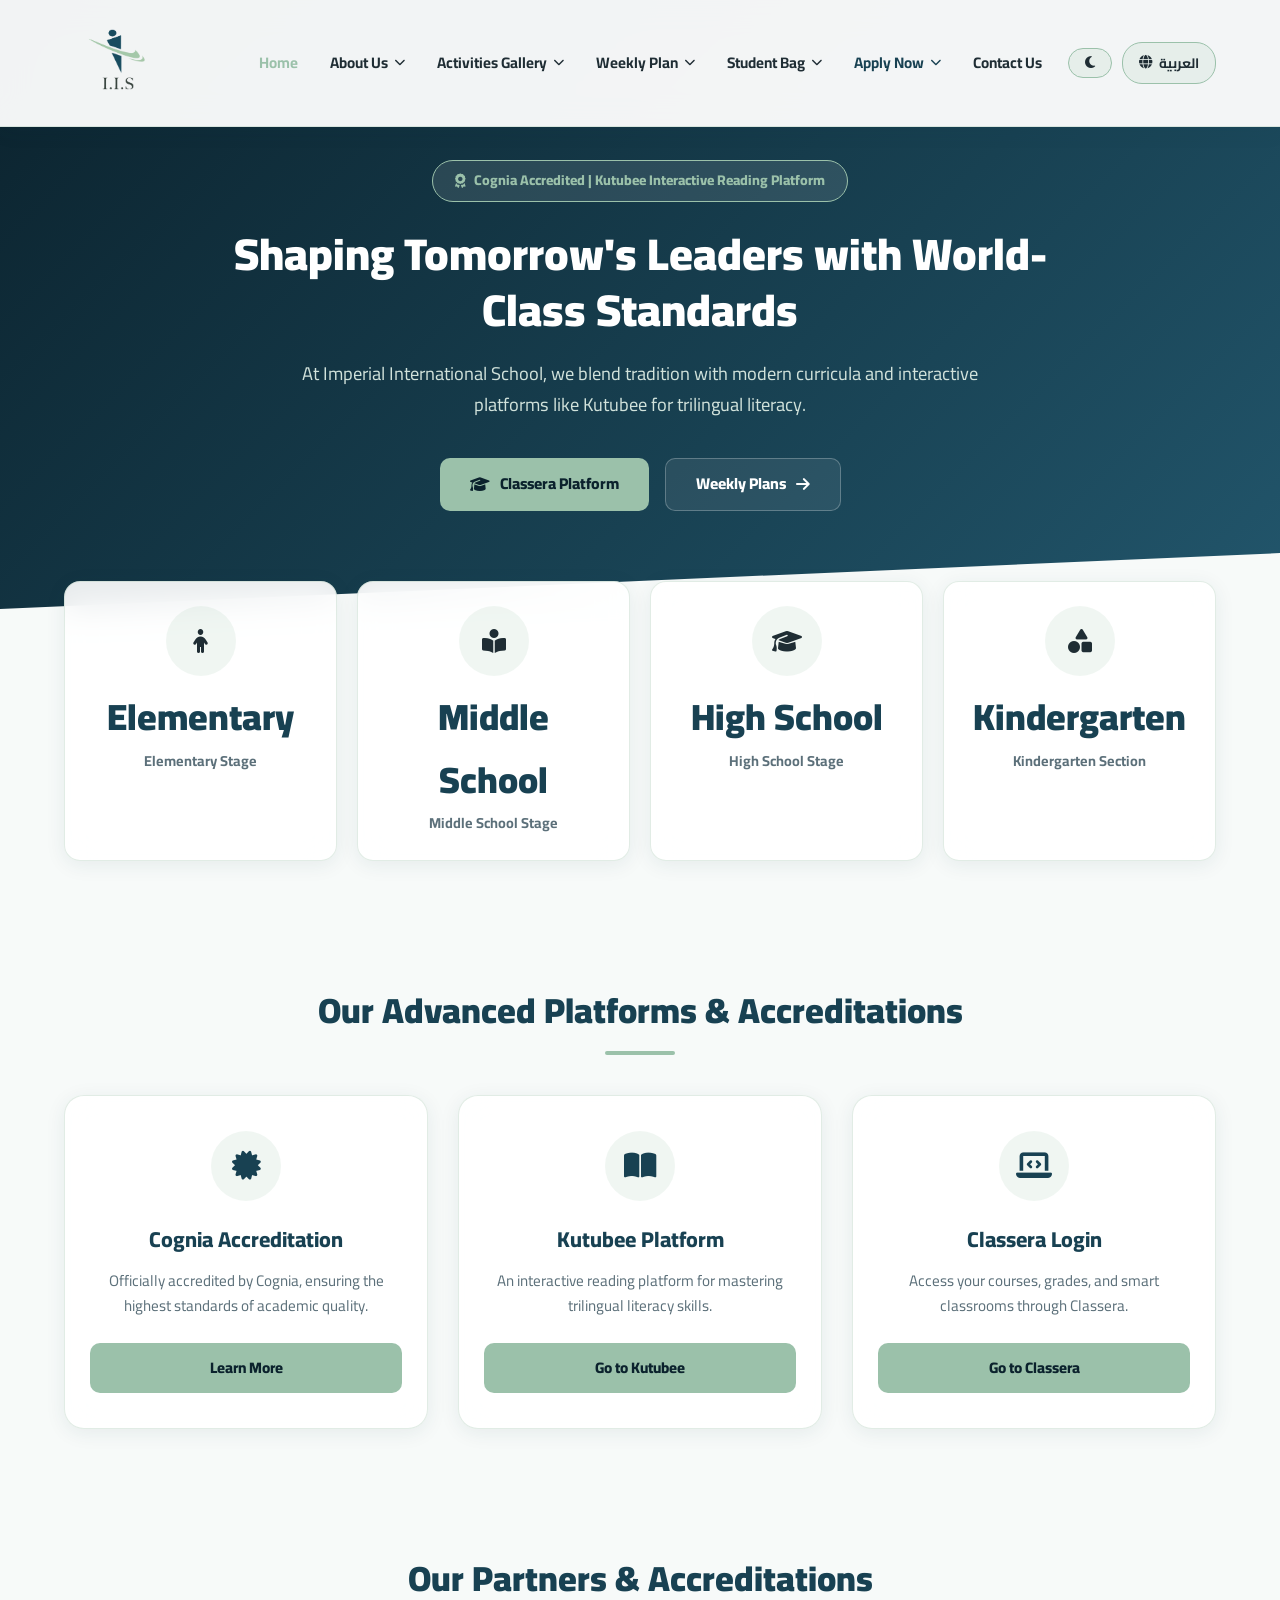
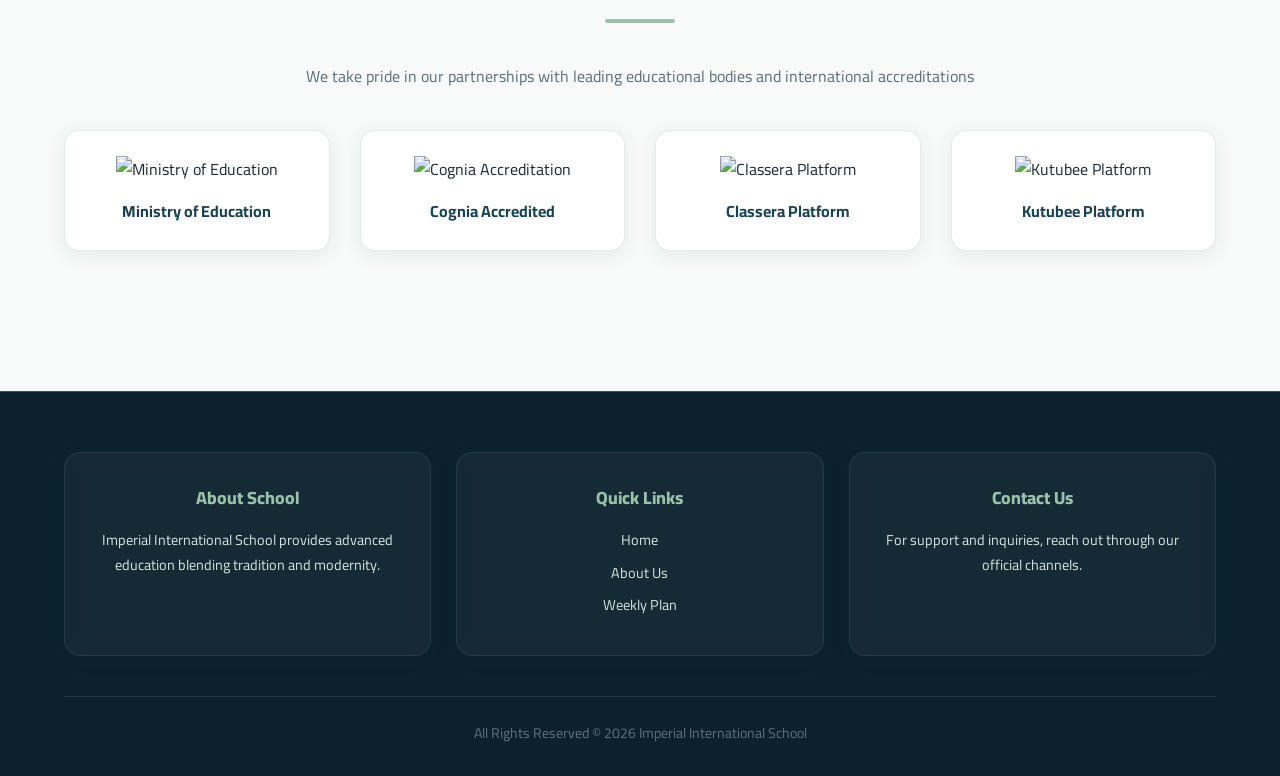
==== commit 427f68ec: "Update index.html" ====
--- a/index.html
+++ b/index.html
@@ -69,7 +69,7 @@
                         </a>
                         <ul class="dropdown-menu">
                             <li><a href="book-list.html" data-ar="قائمة الكتب">Book List</a></li>
-                            <li><a href="IIS%20Profile/School-Handbook-Students-Parents.pdf" target="_blank" data-ar="دليل المدرسة للطلاب وأولياء الأمور">School-Handbook-Students-Parents</a></li>
+                            <li><a href="IIS%20Profile/School-Handbook-Students-Parents.pdf" target="_blank" data-ar="دليل المدرسة للطلاب وأولياء الأمور">School-Handbook-Students-Parents</a>[cite: 2, 6]</li>
                         </ul>
                     </li>
 
@@ -203,6 +203,43 @@
                 </div>
                 <a href="https://me.classera.com/teacher/users/login#networkfirst" target="_blank" class="btn btn-primary" data-ar="الدخول للمنصة">Go to Classera</a>
             </div>
+        </div>
+    </section>
+
+    <!-- قسم شركاء التعلم والاعتمادات الرسمية (الشعارات) -->
+    <section class="container partners-section" style="padding: 60px 0; text-align: center;">
+        <div class="section-title">
+            <h2 data-ar="شركاؤنا واعتماداتنا الرسمية">Our Partners & Accreditations</h2>
+            <div class="title-line"></div>
+            <p style="color: var(--text-muted); margin-top: 10px;" data-ar="نعتز بشراكاتنا مع أبرز الجهات التعليمية والاعتمادات الدولية لضمان جودة التعليم">We take pride in our partnerships with leading educational bodies and international accreditations</p>
+        </div>
+
+        <div class="partners-grid" style="display: grid; grid-template-columns: repeat(auto-fit, minmax(220px, 1fr)); gap: 30px; margin-top: 40px; align-items: center;">
+            
+            <!-- وزارة التعليم -->
+            <div class="partner-card" style="background: var(--white); padding: 25px; border-radius: 15px; border: 1px solid var(--glass-border); box-shadow: var(--shadow-sm); transition: transform 0.3s;">
+                <img src="images/moe-logo.png" alt="Ministry of Education" style="max-height: 70px; width: auto; object-fit: contain;">
+                <h4 style="margin-top: 15px; font-size: 1rem; color: var(--primary);" data-ar="وزارة التعليم">Ministry of Education</h4>
+            </div>
+
+            <!-- كوجنيا Cognia -->
+            <div class="partner-card" style="background: var(--white); padding: 25px; border-radius: 15px; border: 1px solid var(--glass-border); box-shadow: var(--shadow-sm); transition: transform 0.3s;">
+                <img src="images/cognia-logo.png" alt="Cognia Accreditation" style="max-height: 70px; width: auto; object-fit: contain;">
+                <h4 style="margin-top: 15px; font-size: 1rem; color: var(--primary);" data-ar="اعتماد كوجنيا الدولي">Cognia Accredited</h4>
+            </div>
+
+            <!-- كلاسيرا Classera -->
+            <div class="partner-card" style="background: var(--white); padding: 25px; border-radius: 15px; border: 1px solid var(--glass-border); box-shadow: var(--shadow-sm); transition: transform 0.3s;">
+                <img src="images/classera-logo.png" alt="Classera Platform" style="max-height: 70px; width: auto; object-fit: contain;">
+                <h4 style="margin-top: 15px; font-size: 1rem; color: var(--primary);" data-ar="منصة كلاسيرا الذكية">Classera Platform</h4>
+            </div>
+
+            <!-- كتبي Kutubee -->
+            <div class="partner-card" style="background: var(--white); padding: 25px; border-radius: 15px; border: 1px solid var(--glass-border); box-shadow: var(--shadow-sm); transition: transform 0.3s;">
+                <img src="images/kutubee-logo.png" alt="Kutubee Platform" style="max-height: 70px; width: auto; object-fit: contain;">
+                <h4 style="margin-top: 15px; font-size: 1rem; color: var(--primary);" data-ar="منصة كتبي للقراءة">Kutubee Platform</h4>
+            </div>
+
         </div>
     </section>
 
